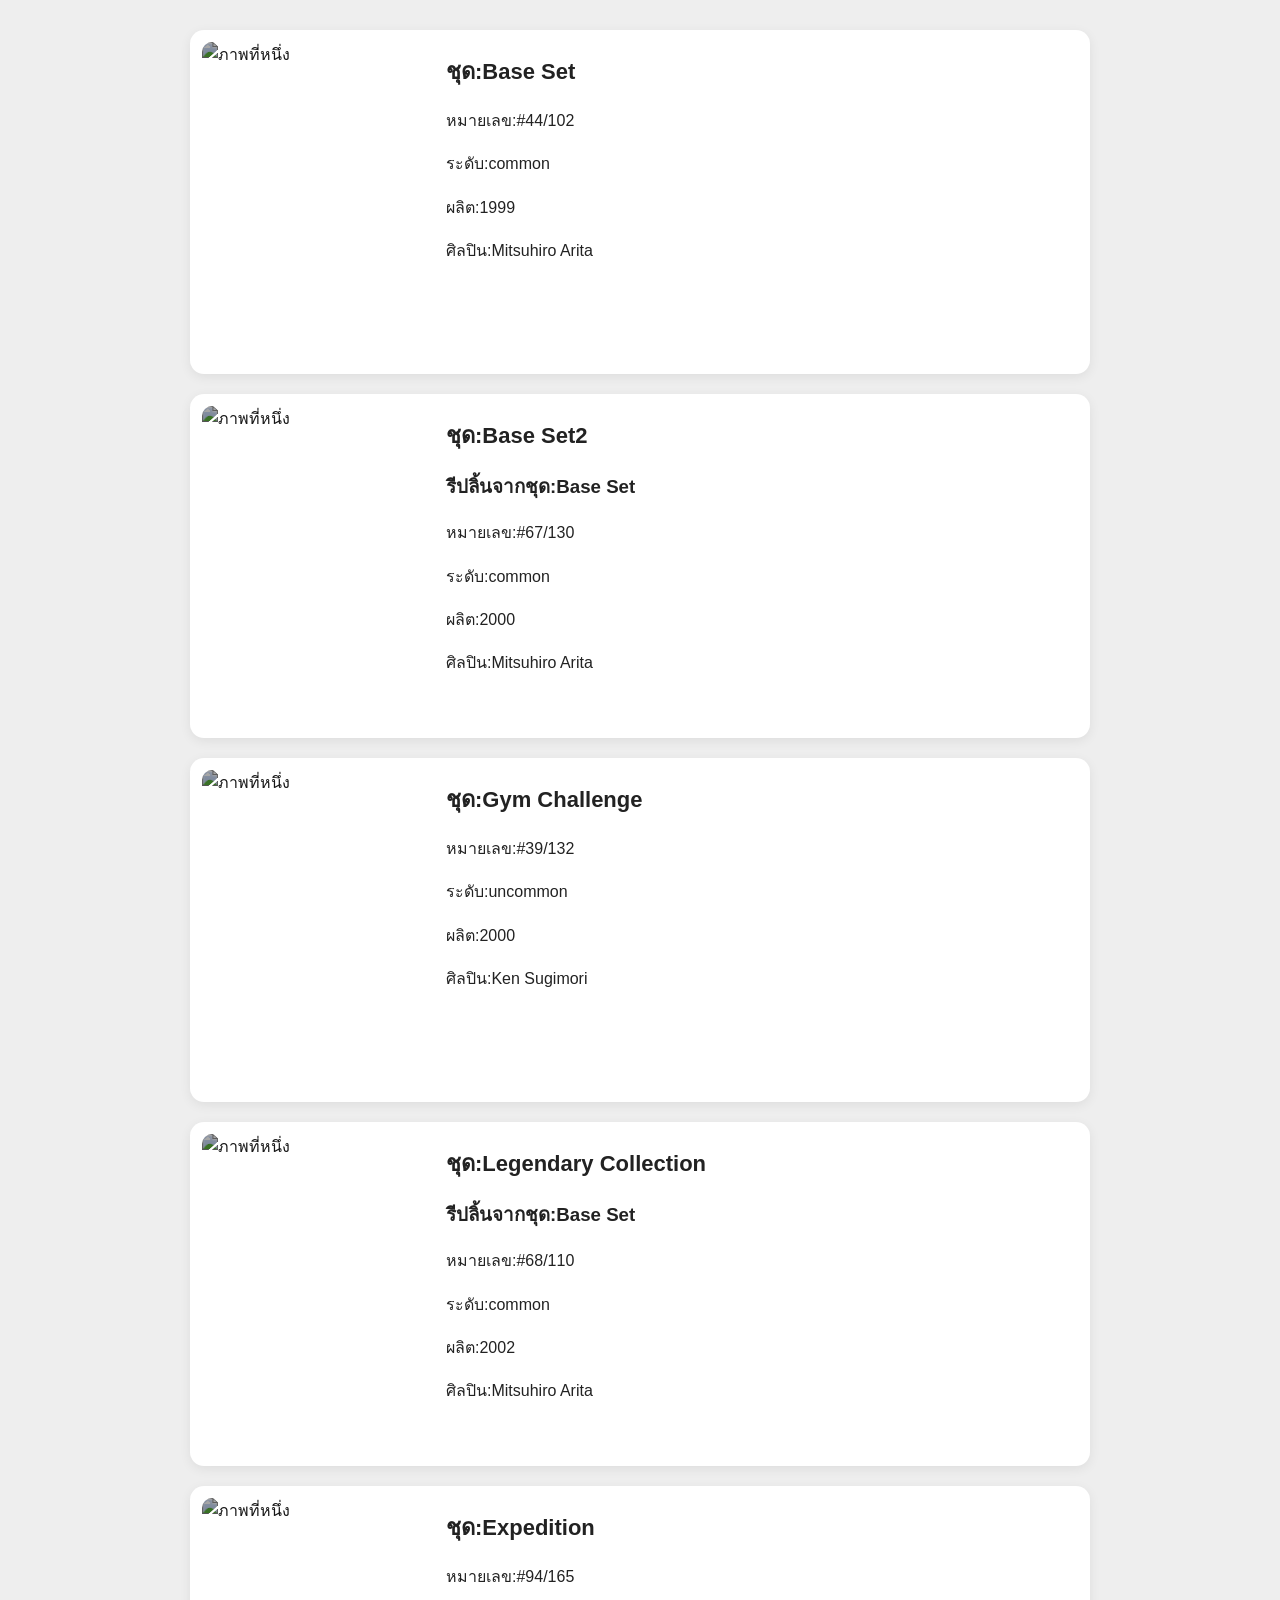
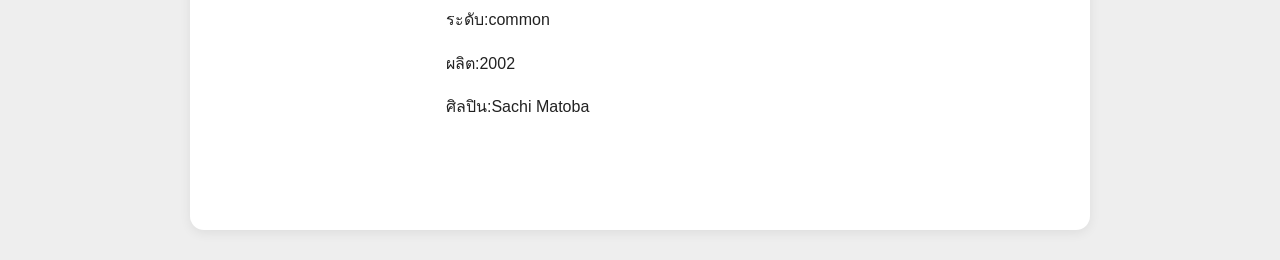
==== b1.html @ 1021f781 "Add files via upload" ====
<!DOCTYPE html>
<html lang="en">
<head>
    <meta charset="UTF-8">
    <meta name="viewport" content="width=device-width, initial-scale=1.0">
    <title>001</title>

    <link rel="stylesheet" href="card.css">

</head>
<body>
    
<main class="card-container">

    <article class="card" tabindex="0" role="button" aria-expanded="false">
        <img src="D:\ติดหนึบpokemon\img\ฟูชิกิดาเนะ\card1.webp" alt="ภาพที่หนึ่ง">

        <div class="card-info">
            <h2>ชุด:Base Set</h2>
        <p>หมายเลข:#44/102</p>
        <p>ระดับ:common</p>
        <p>ผลิต:1999</p>
        <p>ศิลปิน:Mitsuhiro Arita</p>
            
        </div>
    </article>

    <article class="card" tabindex="0" role="button" aria-expanded="false">
        <img src="D:\ติดหนึบpokemon\img\ฟูชิกิดาเนะ\card2.webp" alt="ภาพที่หนึ่ง">

        <div class="card-info">
            <h2>ชุด:Base Set2</h2>
            <h3>รีปลิ้นจากชุด:Base Set</h3>
        <p>หมายเลข:#67/130</p>
        <p>ระดับ:common</p>
        <p>ผลิต:2000</p>
        <p>ศิลปิน:Mitsuhiro Arita</p>
            
        </div>
    </article>
    
    <article class="card" tabindex="0" role="button" aria-expanded="false">
        <img src="D:\ติดหนึบpokemon\img\ฟูชิกิดาเนะ\card3.webp" alt="ภาพที่หนึ่ง">

        <div class="card-info">
            <h2>ชุด:Gym Challenge</h2>
        <p>หมายเลข:#39/132</p>
        <p>ระดับ:uncommon</p>
        <p>ผลิต:2000</p>
        <p>ศิลปิน:Ken Sugimori</p>
            
        </div>
    </article>

    <article class="card" tabindex="0" role="button" aria-expanded="false">
        <img src="D:\ติดหนึบpokemon\img\ฟูชิกิดาเนะ\card4.webp" alt="ภาพที่หนึ่ง">

        <div class="card-info">
            <h2>ชุด:Legendary Collection</h2>
            <h3>รีปลิ้นจากชุด:Base Set</h3>
        <p>หมายเลข:#68/110</p>
        <p>ระดับ:common</p>
        <p>ผลิต:2002</p>
        <p>ศิลปิน:Mitsuhiro Arita</p>
            
        </div>
    </article>

    <article class="card" tabindex="0" role="button" aria-expanded="false">
        <img src="D:\ติดหนึบpokemon\img\ฟูชิกิดาเนะ\card5.webp" alt="ภาพที่หนึ่ง">

        <div class="card-info">
            <h2>ชุด:Expedition</h2>
        <p>หมายเลข:#94/165</p>
        <p>ระดับ:common</p>
        <p>ผลิต:2002</p>
        <p>ศิลปิน:Sachi Matoba</p>
            
        </div>
    </article>

</main>

<script src="card.js"></script>

    
</body>
</html>
---- card.css ----
* {
    box-sizing: border-box;
}

body {
    margin: 0;
    padding: 30px 20px;
    background: #eeeeee;
    font-family: Arial, sans-serif;
    color: #222222;
}

.card-container {
    display: flex;
    flex-direction: column;
    align-items: center;
    gap: 20px;
    width: 100%;
    max-width: 900px;
    margin: 0 auto;
}

/* การ์ดบนจอใหญ่: รูปซ้าย ข้อความขวา */
.card {
    display: flex;
    flex-direction: row;
    align-items: stretch;
    gap: 16px;
    width: 100%;
    padding: 12px;
    background: white;
    border-radius: 14px;
    box-shadow: 0 3px 12px #00000012;
    cursor: pointer;
    transition: width 0.25s ease,
                transform 0.25s ease,
                box-shadow 0.25s ease;
}

.card img {
    display: block;
    flex: 0 0 220px;
    width: 220px;
    height: 320px;
    object-fit: cover;
    border-radius: 10px;
    filter: brightness(65%);
    transition: filter 0.25s ease;
}

.card-info {
    flex: 1;
    min-width: 0;
    padding: 12px 8px;
    overflow-wrap: anywhere;
}

.card-info h2 {
    margin-top: 0;
    font-size: 22px;
}

.card-info p {
    font-size: 16px;
    line-height: 1.7;
}

.card-info a {
    display: inline-block;
    margin-top: 10px;
    color: #1769aa;
    font-weight: bold;
}

/* คลิกแล้วขยาย */
.card.expanded {
    width: 100%;
    transform: scale(1.025);
    box-shadow: 0 8px 28px #00000025;
}

.card.expanded img {
    filter: brightness(100%);
}

/* หน้าจอแคบ: รูปบน ข้อความล่าง */
@media (max-width: 600px) {
    body {
        padding: 20px 12px;
    }

    .card {
        flex-direction: column;
        align-items: center;
        width: 100%;
        max-width: 360px;
        gap: 8px;
    }

    .card img {
        flex: none;
        width: 220px;
        height: 320px;
        max-width: 100%;
    }

    .card-info {
        width: 100%;
        padding: 12px;
    }

    .card-info h2 {
        font-size: 22px;
    }

    .card-info p {
        font-size: 16px;
    }

    .card.expanded {
        width: 100%;
        transform: none;
    }

    .card.expanded img {
        width: 260px;
        height: 378px;
        max-width: 100%;
    }
}


/* คลิกการ์ดแล้วขยายภาพให้ดูง่ายขึ้น */
.card.expanded img {
    width: 440px;
    height: 640px;
    flex: 0 0 440px;
    filter: brightness(100%);
}

/* ขยายพื้นที่การ์ดให้รองรับภาพใหญ่ */
.card.expanded {
    width: min(100%, 760px);
    position: relative;
    z-index: 10;
    background: white;
}

/* บนมือถือให้ภาพใหญ่ขึ้น แต่ไม่ล้นจอ */
@media (max-width: 600px) {
    .card.expanded img {
        width: 100%;
        max-width: 320px;
        height: auto;
        aspect-ratio: 11 / 16;
        flex: none;
    }
}
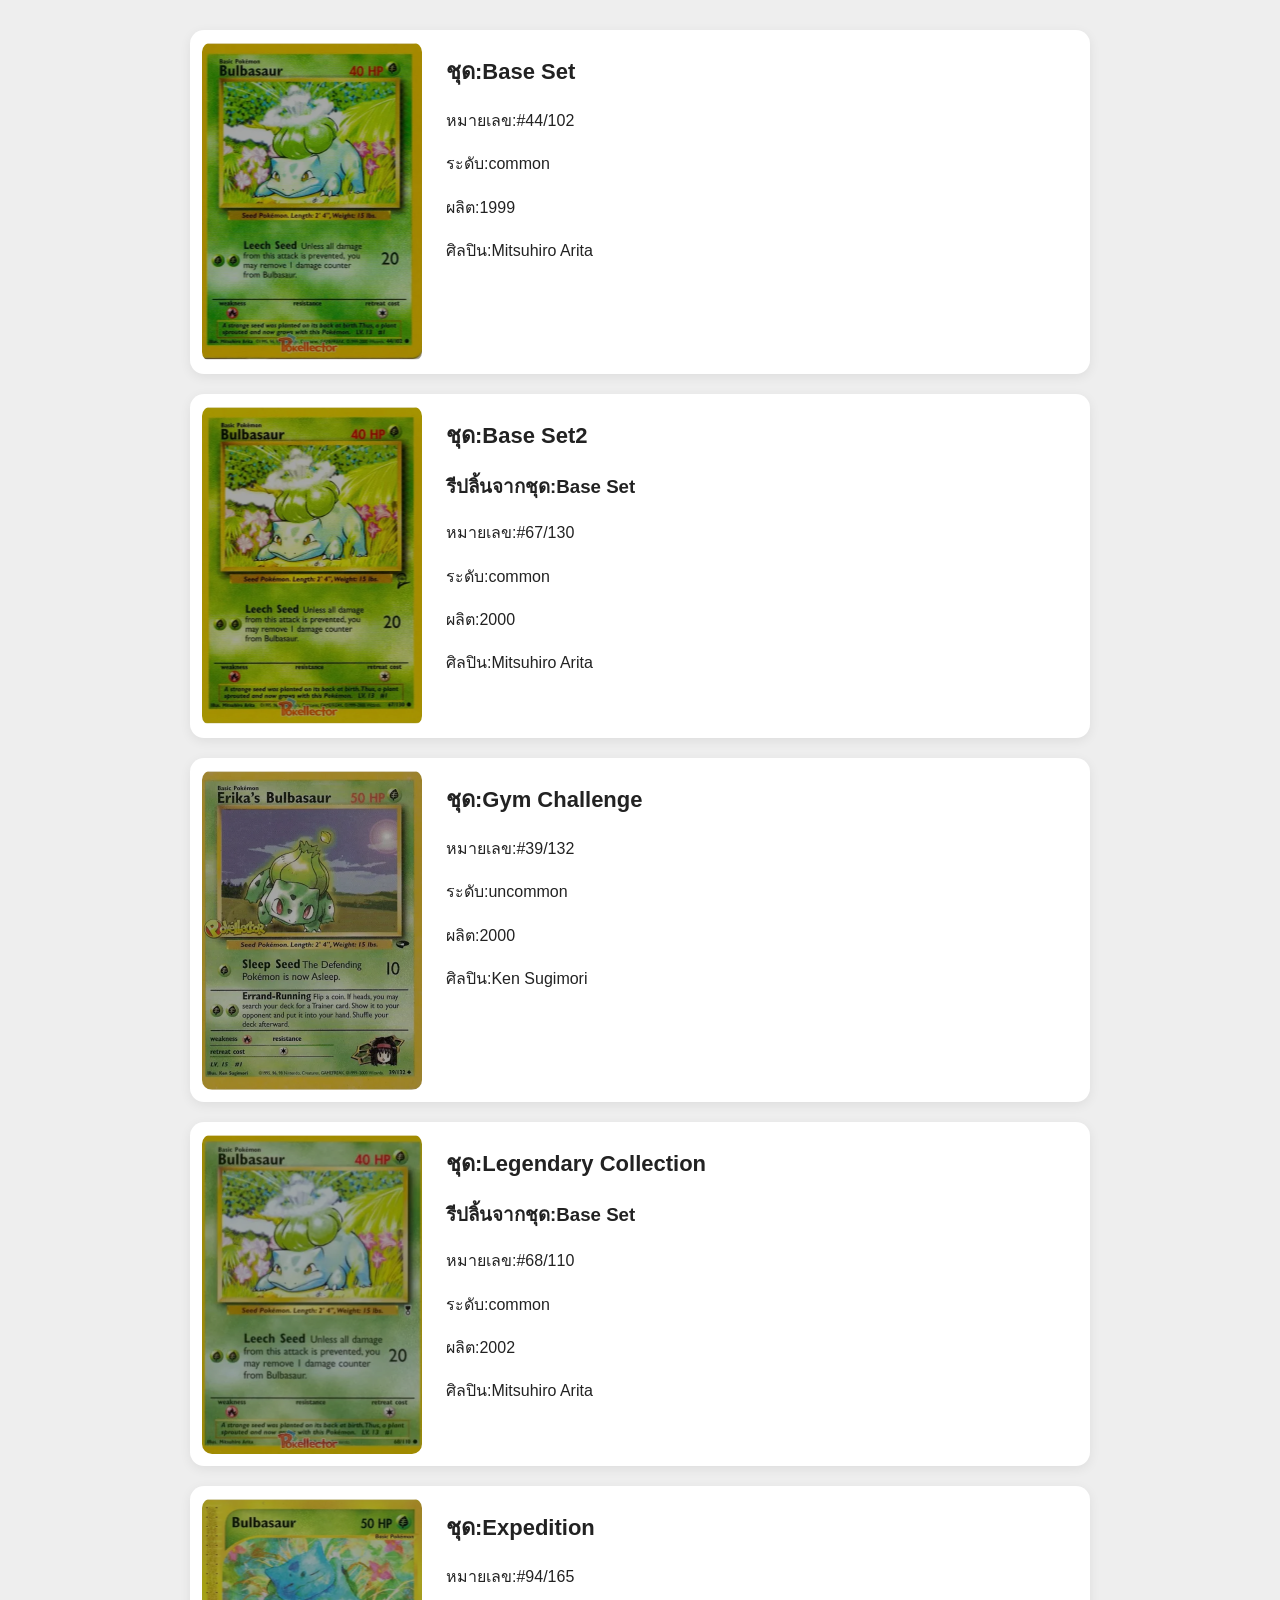
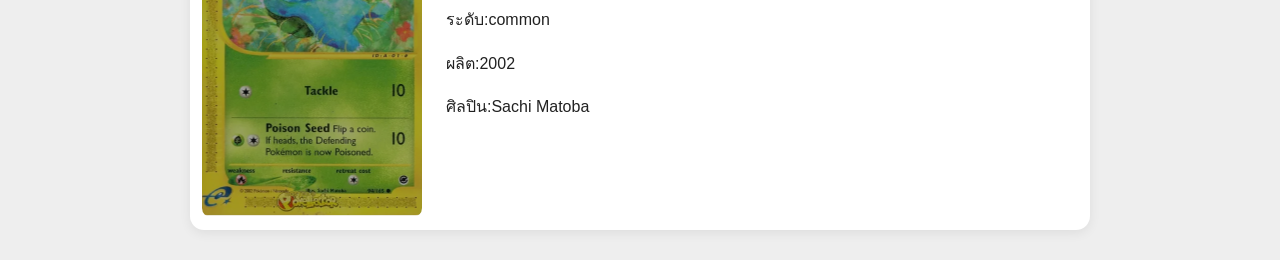
==== commit 1b6b8c87: "Add files via upload" ====
--- a/b1.html
+++ b/b1.html
@@ -13,7 +13,7 @@
 <main class="card-container">
 
     <article class="card" tabindex="0" role="button" aria-expanded="false">
-        <img src="D:\ติดหนึบpokemon\img\ฟูชิกิดาเนะ\card1.webp" alt="ภาพที่หนึ่ง">
+        <img src="img\ฟูชิกิดาเนะ\card1.webp" alt="ภาพที่หนึ่ง">
 
         <div class="card-info">
             <h2>ชุด:Base Set</h2>
@@ -26,7 +26,7 @@
     </article>
 
     <article class="card" tabindex="0" role="button" aria-expanded="false">
-        <img src="D:\ติดหนึบpokemon\img\ฟูชิกิดาเนะ\card2.webp" alt="ภาพที่หนึ่ง">
+        <img src="img\ฟูชิกิดาเนะ\card2.webp" alt="ภาพที่หนึ่ง">
 
         <div class="card-info">
             <h2>ชุด:Base Set2</h2>
@@ -40,7 +40,7 @@
     </article>
     
     <article class="card" tabindex="0" role="button" aria-expanded="false">
-        <img src="D:\ติดหนึบpokemon\img\ฟูชิกิดาเนะ\card3.webp" alt="ภาพที่หนึ่ง">
+        <img src="img\ฟูชิกิดาเนะ\card3.webp" alt="ภาพที่หนึ่ง">
 
         <div class="card-info">
             <h2>ชุด:Gym Challenge</h2>
@@ -53,7 +53,7 @@
     </article>
 
     <article class="card" tabindex="0" role="button" aria-expanded="false">
-        <img src="D:\ติดหนึบpokemon\img\ฟูชิกิดาเนะ\card4.webp" alt="ภาพที่หนึ่ง">
+        <img src="img\ฟูชิกิดาเนะ\card4.webp" alt="ภาพที่หนึ่ง">
 
         <div class="card-info">
             <h2>ชุด:Legendary Collection</h2>
@@ -67,7 +67,7 @@
     </article>
 
     <article class="card" tabindex="0" role="button" aria-expanded="false">
-        <img src="D:\ติดหนึบpokemon\img\ฟูชิกิดาเนะ\card5.webp" alt="ภาพที่หนึ่ง">
+        <img src="img\ฟูชิกิดาเนะ\card5.webp" alt="ภาพที่หนึ่ง">
 
         <div class="card-info">
             <h2>ชุด:Expedition</h2>
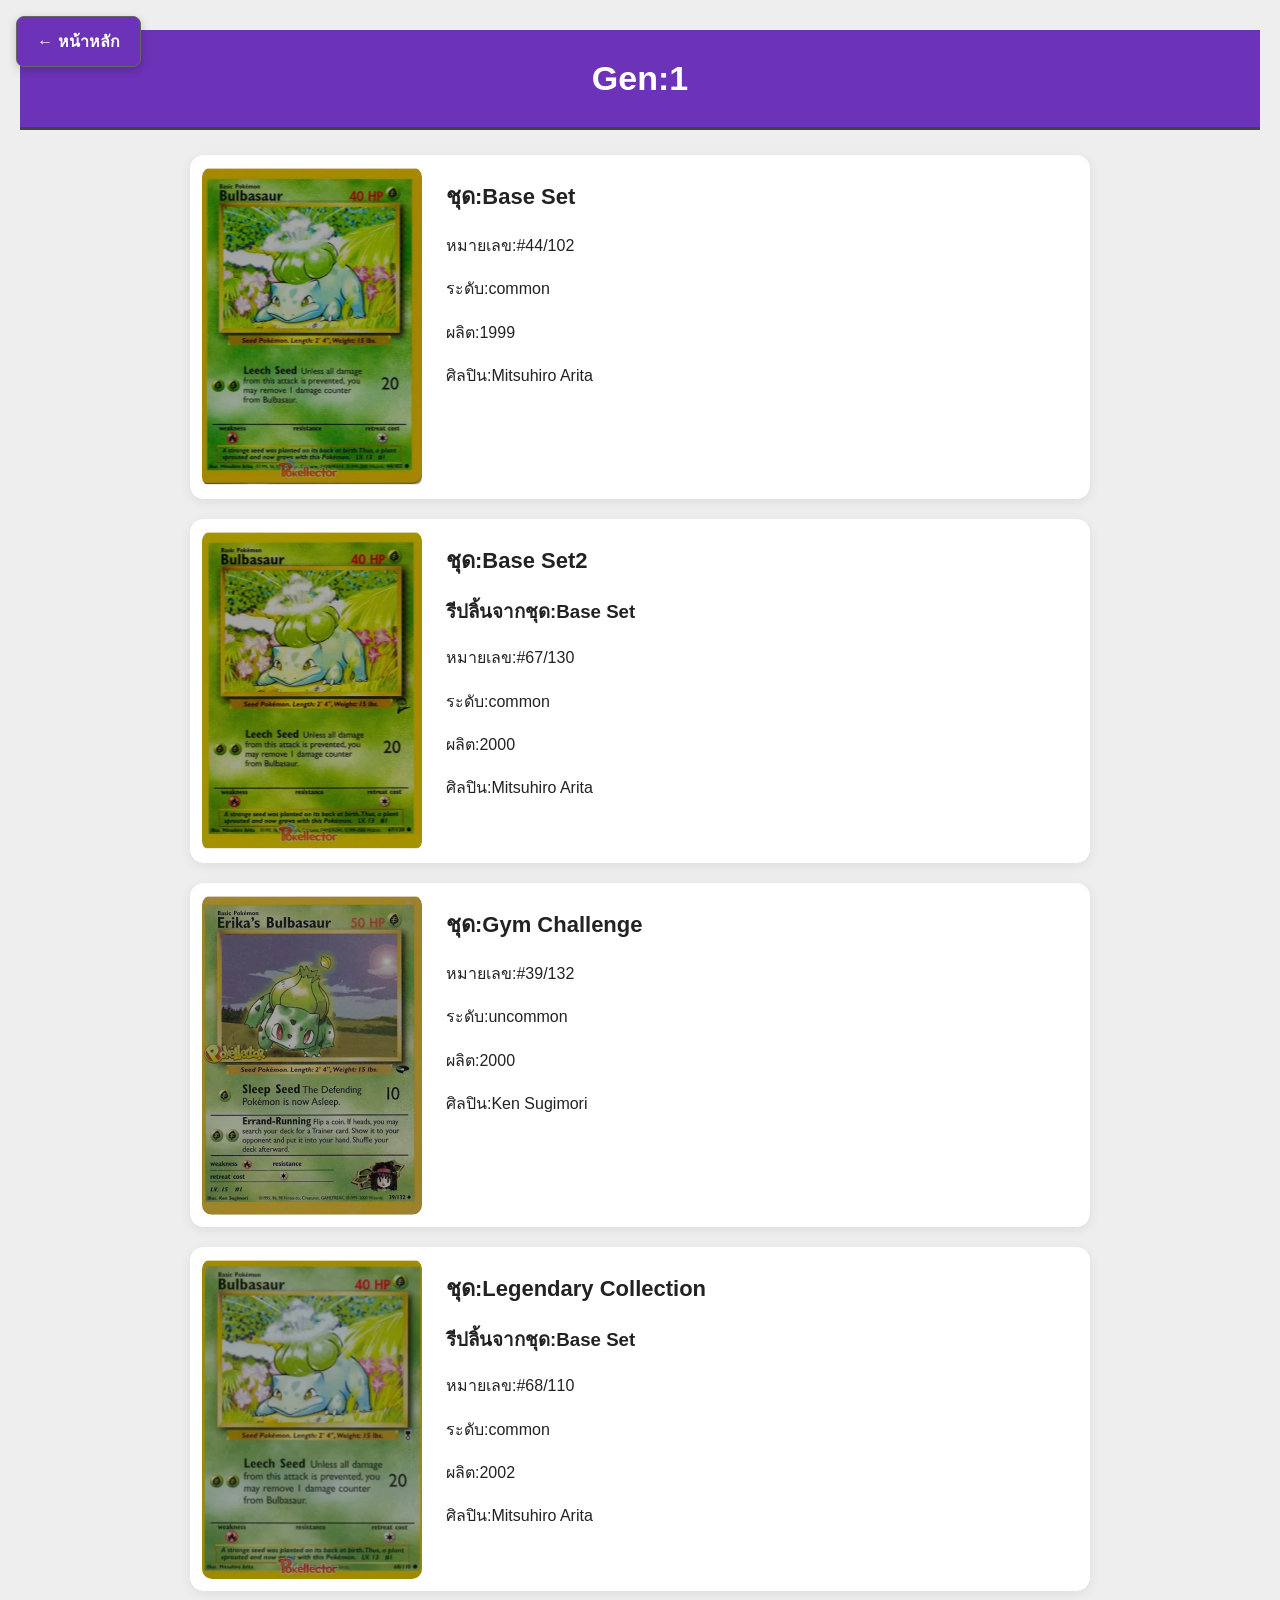
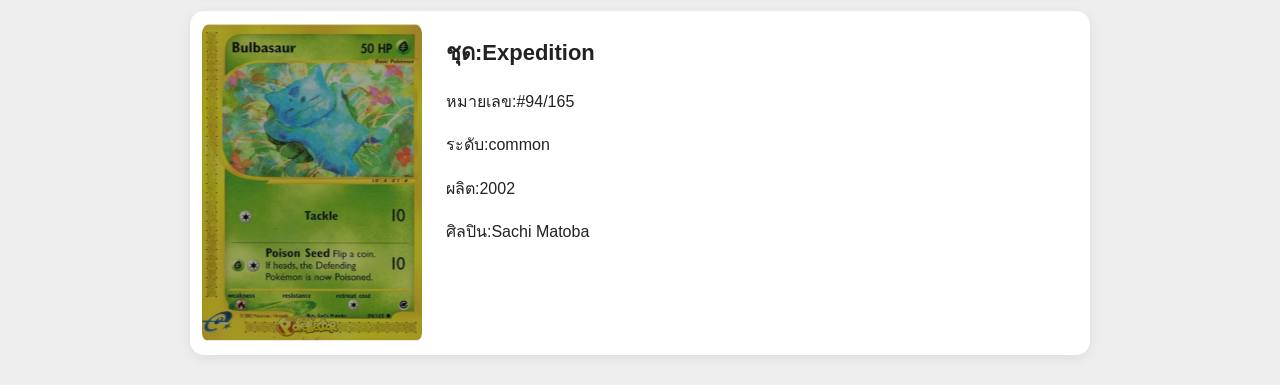
==== commit 9eeb3075: "Add files via upload" ====
--- a/b1.html
+++ b/b1.html
@@ -9,6 +9,19 @@
 
 </head>
 <body>
+
+<header class="site-header">
+    <h1>Gen:1</h1>
+</header>
+
+<section class="button-gallery">
+        
+    <a href="index.html" class="home-button" aria-label="กลับหน้าหลัก">
+        ← หน้าหลัก
+     </a>
+
+</section>
+
     
 <main class="card-container">
 
--- a/card.css
+++ b/card.css
@@ -157,3 +157,74 @@
         flex: none;
     }
 }
+
+/* กรอบชื่อเว็บไซต์ด้านบน */
+.site-header {
+    width: 100%;
+    min-height: 100px;
+    box-sizing: border-box;
+    display: flex;
+    align-items: center;
+    justify-content: center;
+    padding: 20px;
+    margin: 0 auto 25px;
+    background: #6c32b8;
+    color: white;
+    border-bottom: 3px solid #444;
+}
+
+.site-header h1 {
+    margin: 0;
+    font-size: clamp(22px, 4vw, 34px);
+    text-align: center;
+    overflow-wrap: anywhere;
+}
+
+
+/* ปุ่มกลับหน้าหลัก ลอยตามหน้าจอ */
+.home-button {
+    position: fixed;
+    top: 16px;
+    left: 16px;
+    z-index: 1000;
+
+    display: inline-flex;
+    align-items: center;
+    justify-content: center;
+
+    min-width: 125px;
+    padding: 12px 18px;
+    box-sizing: border-box;
+
+    background: #6c32b8;
+    color: white;
+    border: 1px solid #666;
+    border-radius: 8px;
+
+    font-size: 16px;
+    font-weight: 600;
+    text-decoration: none;
+
+    box-shadow: 0 3px 10px #00000030;
+    transition: background 0.2s ease;
+}
+
+.home-button:hover {
+    background: #555;
+}
+
+.home-button:focus-visible {
+    outline: 3px solid #2684ff;
+    outline-offset: 3px;
+}
+
+/* ปรับขนาดบนมือถือ */
+@media (max-width: 400px) {
+    .home-button {
+        top: 10px;
+        left: 10px;
+        min-width: 110px;
+        padding: 10px 14px;
+        font-size: 14px;
+    }
+}
